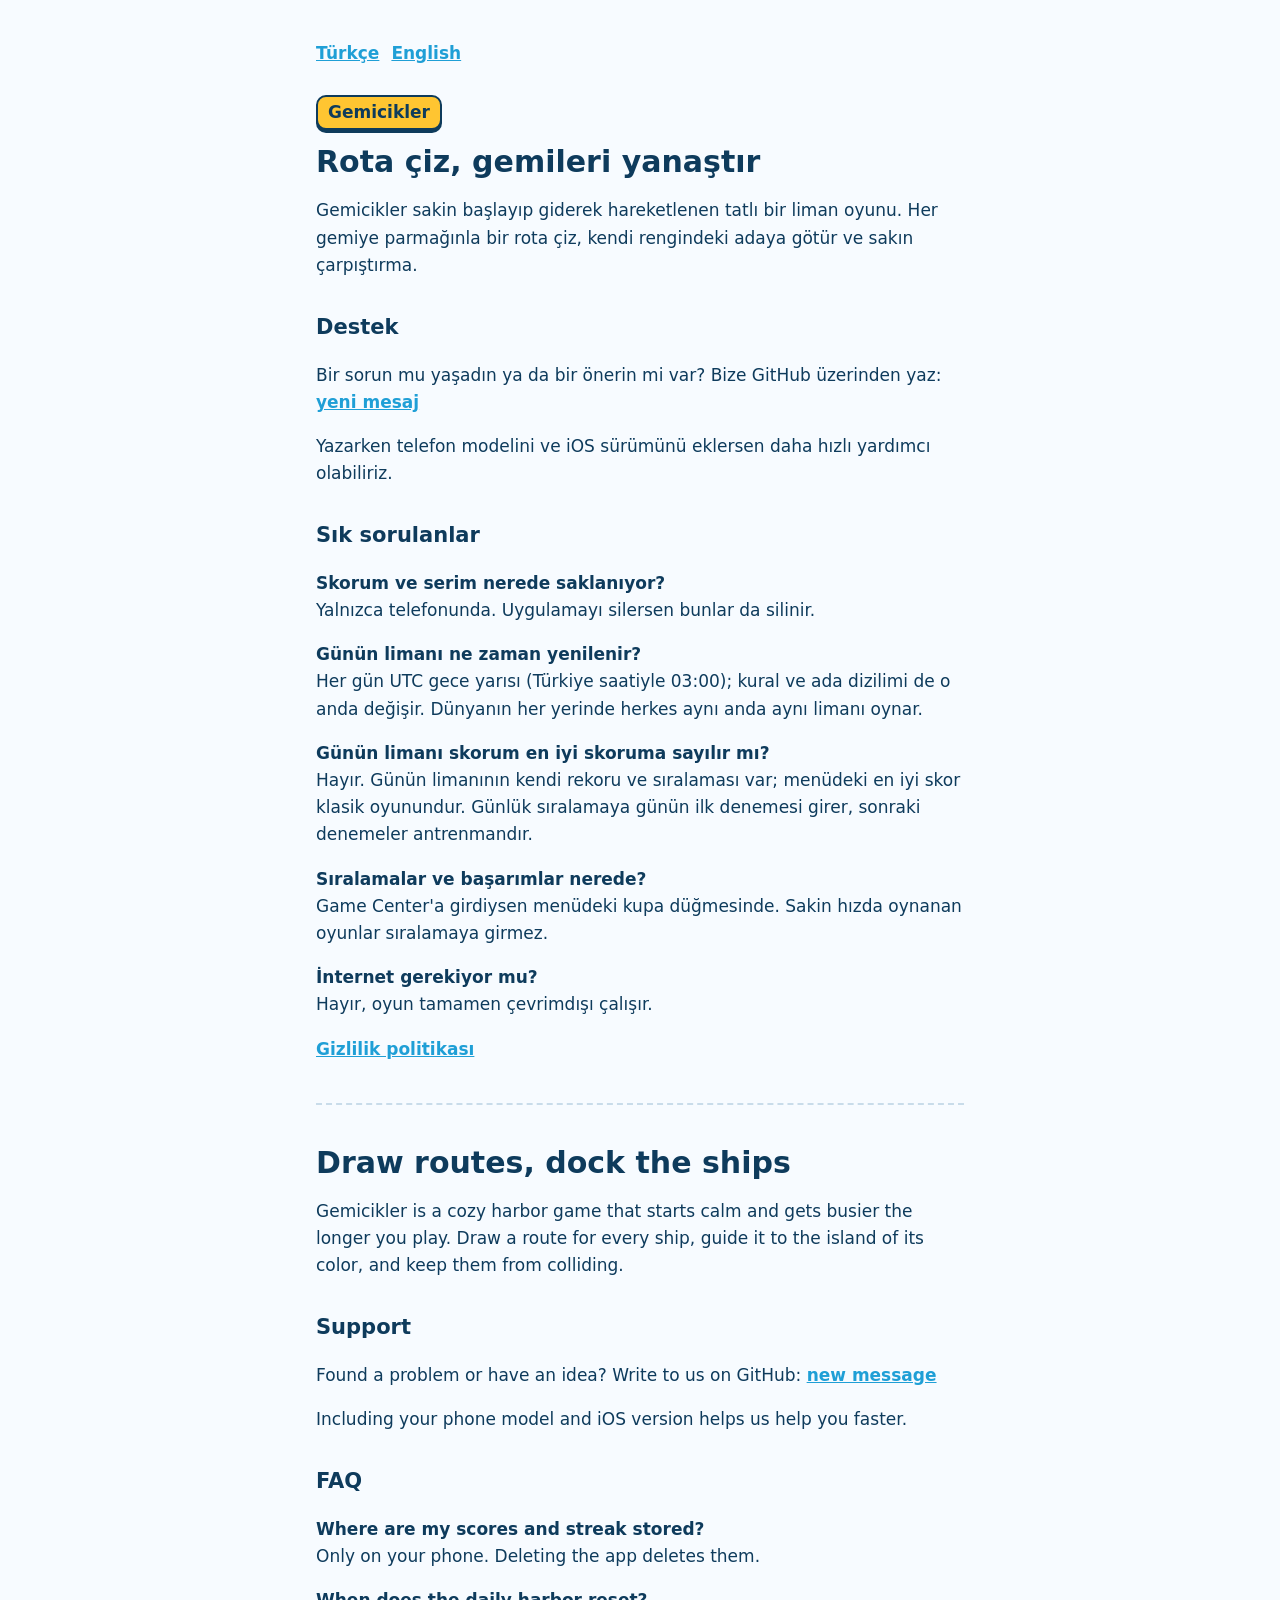
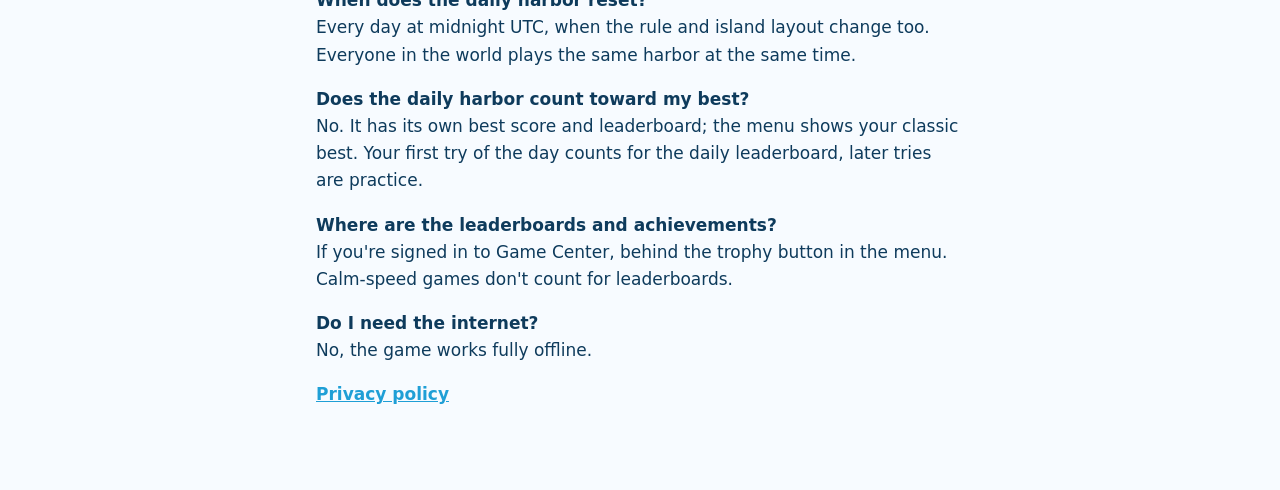
==== index.html @ 2681776d "Gemicikler support and privacy pages" ====
<!doctype html>
<html lang="tr">
<head>
<meta charset="utf-8">
<meta name="viewport" content="width=device-width, initial-scale=1">
<title>Gemicikler</title>
<meta name="description" content="Gemicikler: rota çiz, gemileri yanaştır. Tatlı bir liman bulmacası. / A cozy harbor puzzle.">
<link rel="stylesheet" href="style.css">
</head>
<body>
<main>
  <nav class="lang"><a href="#tr">Türkçe</a><a href="#en">English</a></nav>

  <section id="tr">
    <span class="tag">Gemicikler</span>
    <h1 style="margin-top:14px">Rota çiz, gemileri yanaştır</h1>
    <p>Gemicikler sakin başlayıp giderek hareketlenen tatlı bir liman oyunu. Her gemiye parmağınla bir rota çiz, kendi rengindeki adaya götür ve sakın çarpıştırma.</p>

    <h2>Destek</h2>
    <p>Bir sorun mu yaşadın ya da bir önerin mi var? Bize GitHub üzerinden yaz: <a href="https://github.com/emrerbay/gemicikler-site/issues/new">yeni mesaj</a></p>
    <p>Yazarken telefon modelini ve iOS sürümünü eklersen daha hızlı yardımcı olabiliriz.</p>

    <h2>Sık sorulanlar</h2>
    <p><strong>Skorum ve serim nerede saklanıyor?</strong><br>Yalnızca telefonunda. Uygulamayı silersen bunlar da silinir.</p>
    <p><strong>Günün limanı ne zaman yenilenir?</strong><br>Her gün UTC gece yarısı (Türkiye saatiyle 03:00); kural ve ada dizilimi de o anda değişir. Dünyanın her yerinde herkes aynı anda aynı limanı oynar.</p>
    <p><strong>Günün limanı skorum en iyi skoruma sayılır mı?</strong><br>Hayır. Günün limanının kendi rekoru ve sıralaması var; menüdeki en iyi skor klasik oyunundur. Günlük sıralamaya günün ilk denemesi girer, sonraki denemeler antrenmandır.</p>
    <p><strong>Sıralamalar ve başarımlar nerede?</strong><br>Game Center'a girdiysen menüdeki kupa düğmesinde. Sakin hızda oynanan oyunlar sıralamaya girmez.</p>
    <p><strong>İnternet gerekiyor mu?</strong><br>Hayır, oyun tamamen çevrimdışı çalışır.</p>

    <p><a href="privacy.html">Gizlilik politikası</a></p>
  </section>

  <hr>

  <section id="en" lang="en">
    <h1>Draw routes, dock the ships</h1>
    <p>Gemicikler is a cozy harbor game that starts calm and gets busier the longer you play. Draw a route for every ship, guide it to the island of its color, and keep them from colliding.</p>

    <h2>Support</h2>
    <p>Found a problem or have an idea? Write to us on GitHub: <a href="https://github.com/emrerbay/gemicikler-site/issues/new">new message</a></p>
    <p>Including your phone model and iOS version helps us help you faster.</p>

    <h2>FAQ</h2>
    <p><strong>Where are my scores and streak stored?</strong><br>Only on your phone. Deleting the app deletes them.</p>
    <p><strong>When does the daily harbor reset?</strong><br>Every day at midnight UTC, when the rule and island layout change too. Everyone in the world plays the same harbor at the same time.</p>
    <p><strong>Does the daily harbor count toward my best?</strong><br>No. It has its own best score and leaderboard; the menu shows your classic best. Your first try of the day counts for the daily leaderboard, later tries are practice.</p>
    <p><strong>Where are the leaderboards and achievements?</strong><br>If you're signed in to Game Center, behind the trophy button in the menu. Calm-speed games don't count for leaderboards.</p>
    <p><strong>Do I need the internet?</strong><br>No, the game works fully offline.</p>

    <p><a href="privacy.html#en">Privacy policy</a></p>
  </section>
</main>
</body>
</html>
---- style.css ----
:root { --ink: #0E3B5C; --soft: #4A7393; --bg: #F7FBFF; --sea: #1F9FD6; --signal: #FFC531; --line: #C9DCEA; }
@media (prefers-color-scheme: dark) {
  :root { --ink: #EAF4FB; --soft: #9CC0D8; --bg: #0B2235; --line: #24425A; }
}
* { box-sizing: border-box; }
body { margin: 0; background: var(--bg); color: var(--ink); font: 17px/1.6 ui-rounded, system-ui, -apple-system, sans-serif; }
main { max-width: 680px; margin: 0 auto; padding: 40px 16px 64px; }
h1 { font-size: 30px; line-height: 1.2; margin: 0 0 4px; }
h2 { font-size: 21px; margin: 32px 0 6px; }
a { color: var(--sea); font-weight: 600; }
.muted { color: var(--soft); }
.lang { display: flex; gap: 12px; margin-bottom: 28px; }
.tag { display: inline-block; background: var(--signal); color: #0E3B5C; font-weight: 800; border: 2.5px solid #0E3B5C; border-radius: 10px; padding: 2px 10px; box-shadow: 0 3px 0 #0E3B5C; }
hr { border: 0; border-top: 2px dashed var(--line); margin: 40px 0; }
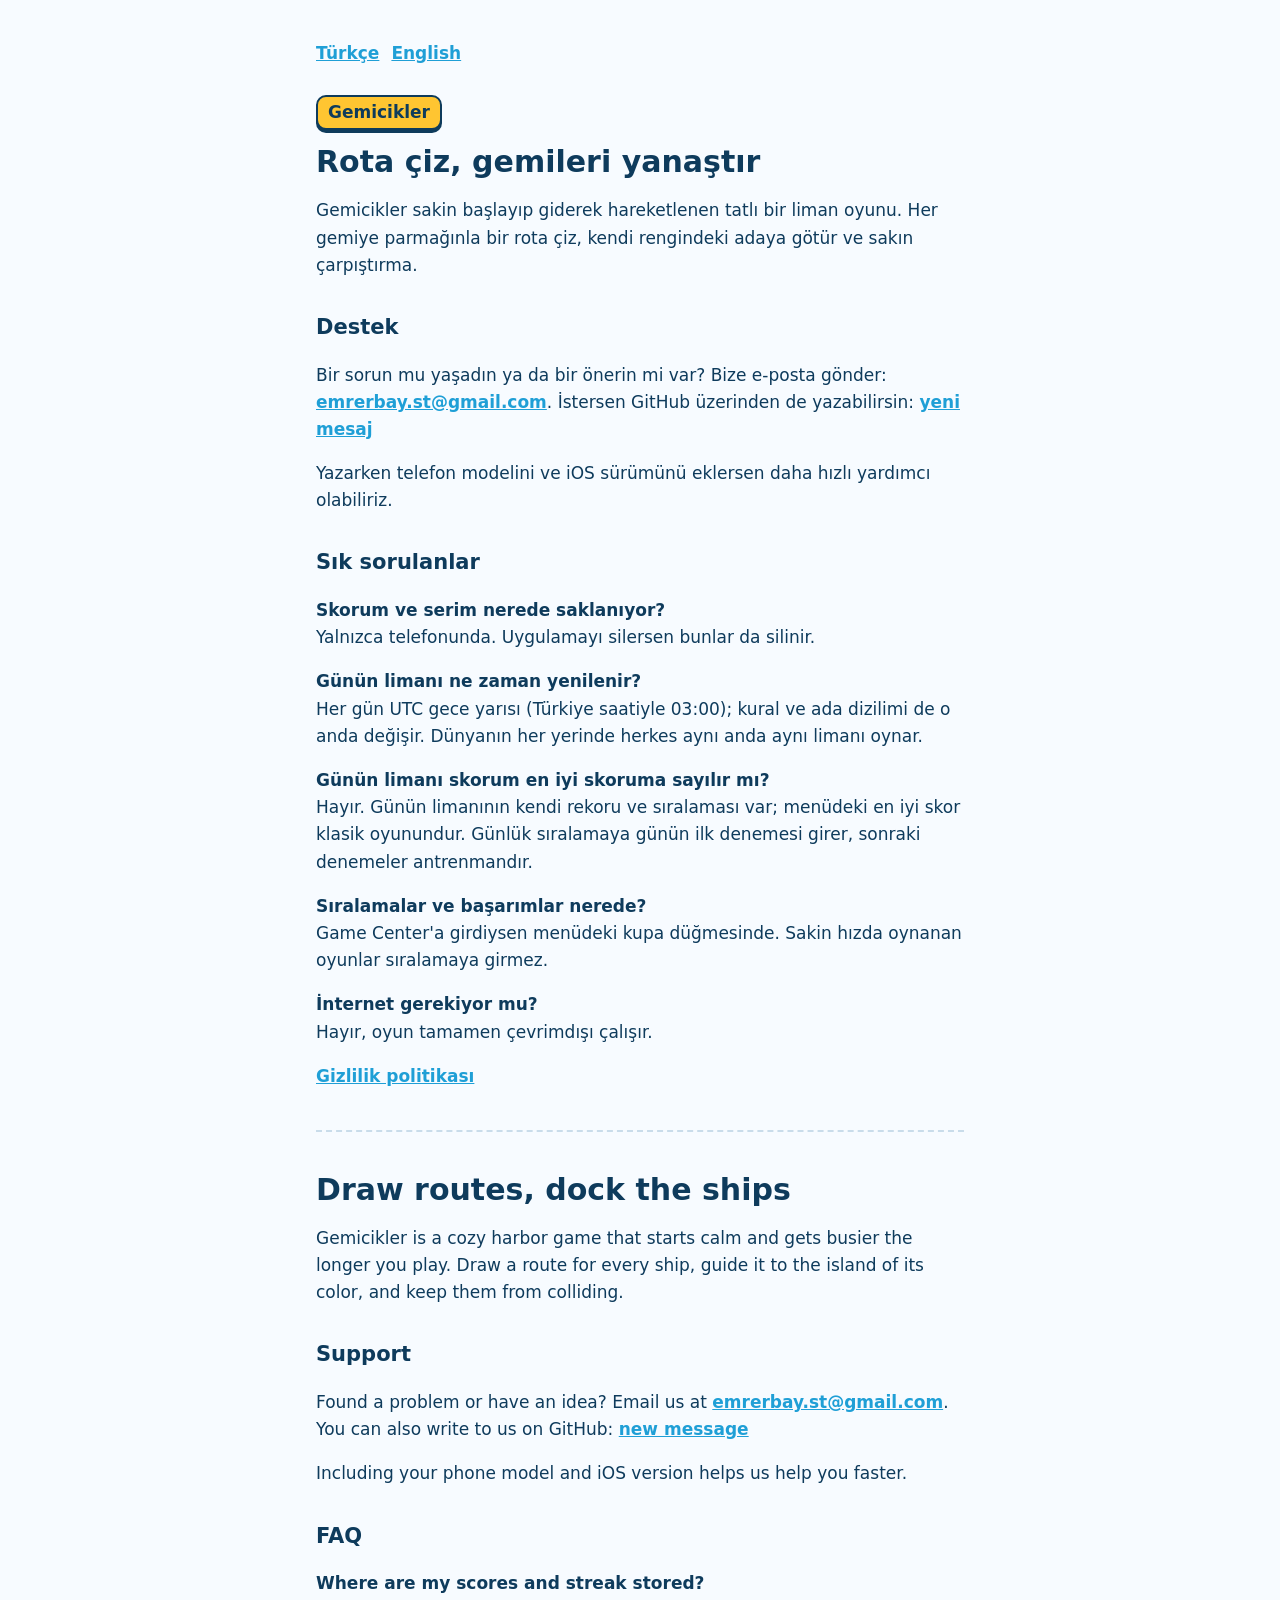
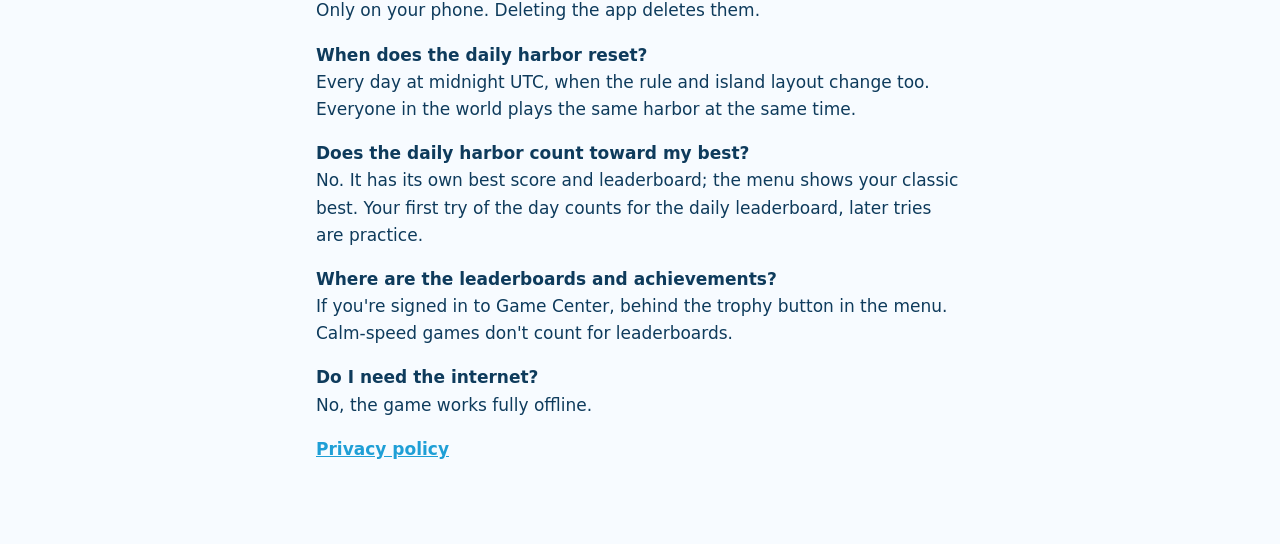
==== commit a5683964: "Add contact email to support and privacy pages; list all on-device data Co-Authored-By: Claude Opus " ====
--- a/index.html
+++ b/index.html
@@ -17,7 +17,7 @@
     <p>Gemicikler sakin başlayıp giderek hareketlenen tatlı bir liman oyunu. Her gemiye parmağınla bir rota çiz, kendi rengindeki adaya götür ve sakın çarpıştırma.</p>
 
     <h2>Destek</h2>
-    <p>Bir sorun mu yaşadın ya da bir önerin mi var? Bize GitHub üzerinden yaz: <a href="https://github.com/emrerbay/gemicikler-site/issues/new">yeni mesaj</a></p>
+    <p>Bir sorun mu yaşadın ya da bir önerin mi var? Bize e-posta gönder: <a href="mailto:emrerbay.st@gmail.com">emrerbay.st@gmail.com</a>. İstersen GitHub üzerinden de yazabilirsin: <a href="https://github.com/emrerbay/gemicikler-site/issues/new">yeni mesaj</a></p>
     <p>Yazarken telefon modelini ve iOS sürümünü eklersen daha hızlı yardımcı olabiliriz.</p>
 
     <h2>Sık sorulanlar</h2>
@@ -37,7 +37,7 @@
     <p>Gemicikler is a cozy harbor game that starts calm and gets busier the longer you play. Draw a route for every ship, guide it to the island of its color, and keep them from colliding.</p>
 
     <h2>Support</h2>
-    <p>Found a problem or have an idea? Write to us on GitHub: <a href="https://github.com/emrerbay/gemicikler-site/issues/new">new message</a></p>
+    <p>Found a problem or have an idea? Email us at <a href="mailto:emrerbay.st@gmail.com">emrerbay.st@gmail.com</a>. You can also write to us on GitHub: <a href="https://github.com/emrerbay/gemicikler-site/issues/new">new message</a></p>
     <p>Including your phone model and iOS version helps us help you faster.</p>
 
     <h2>FAQ</h2>
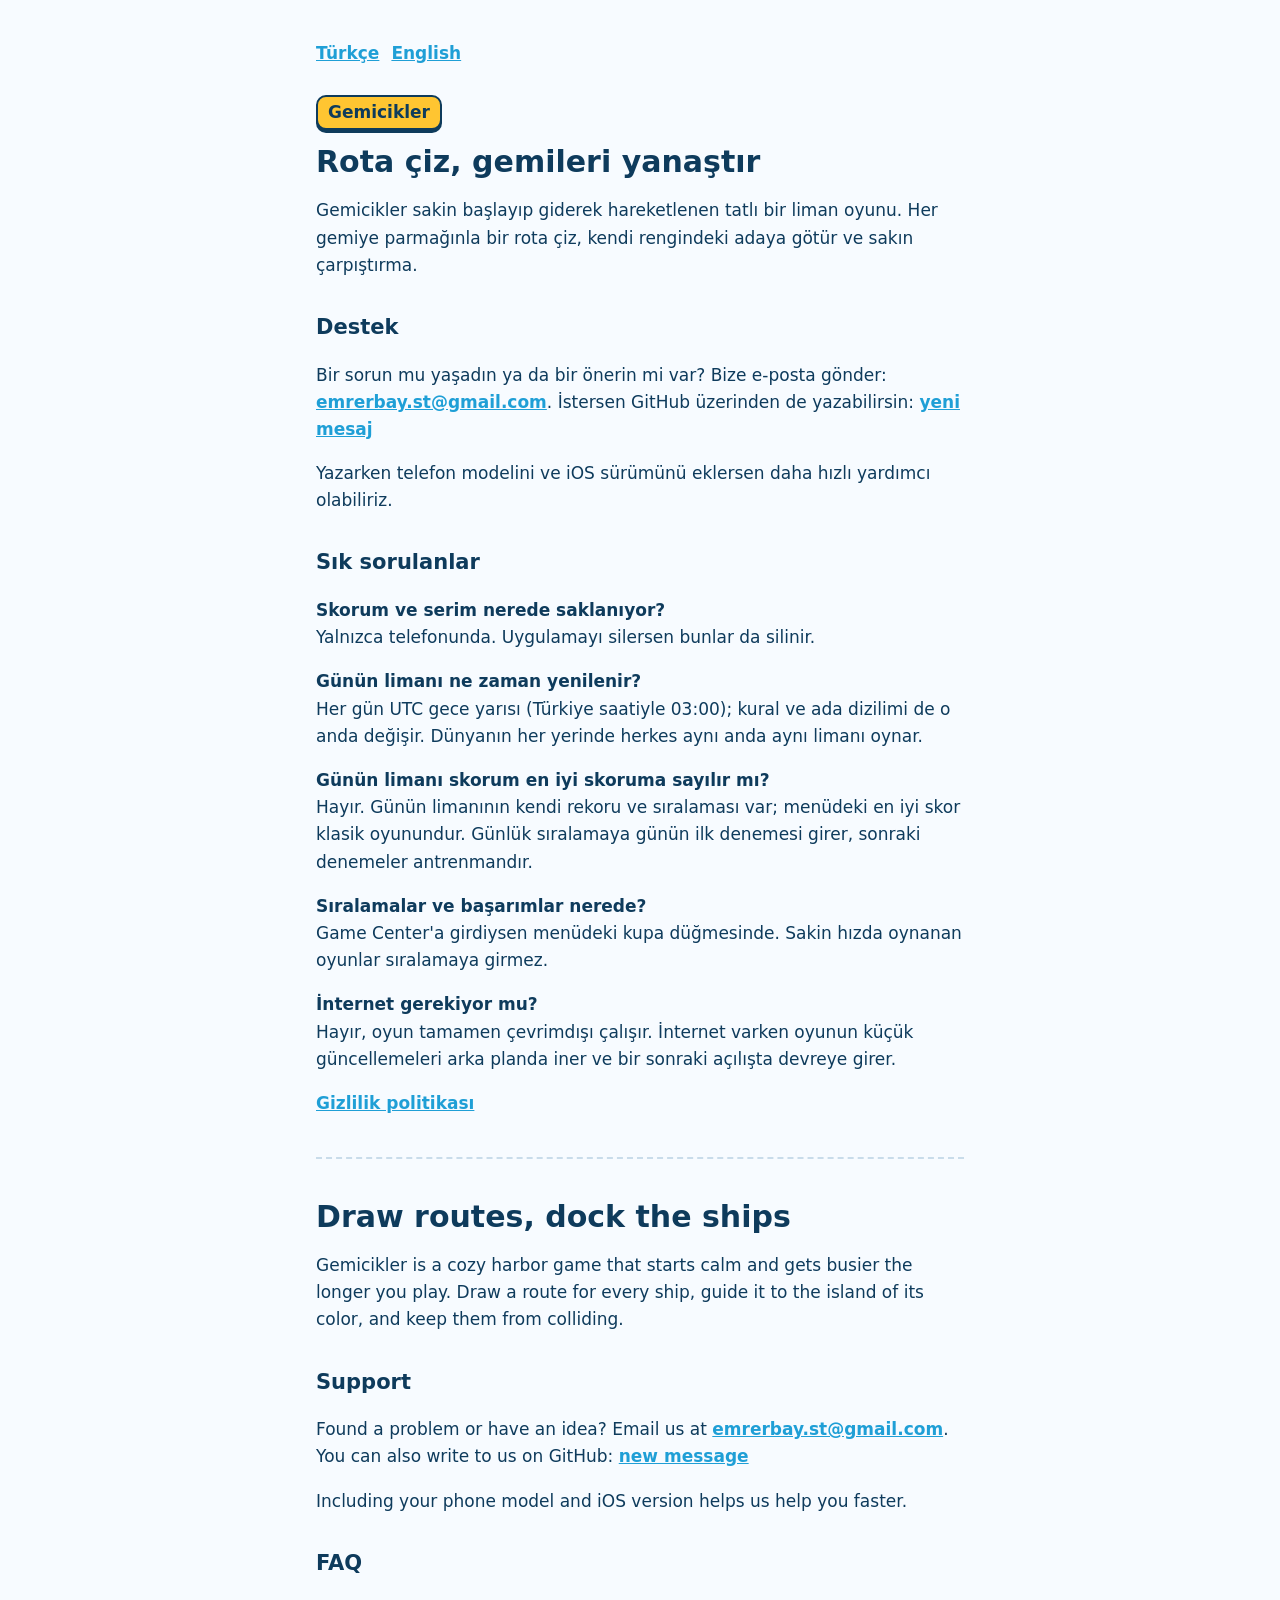
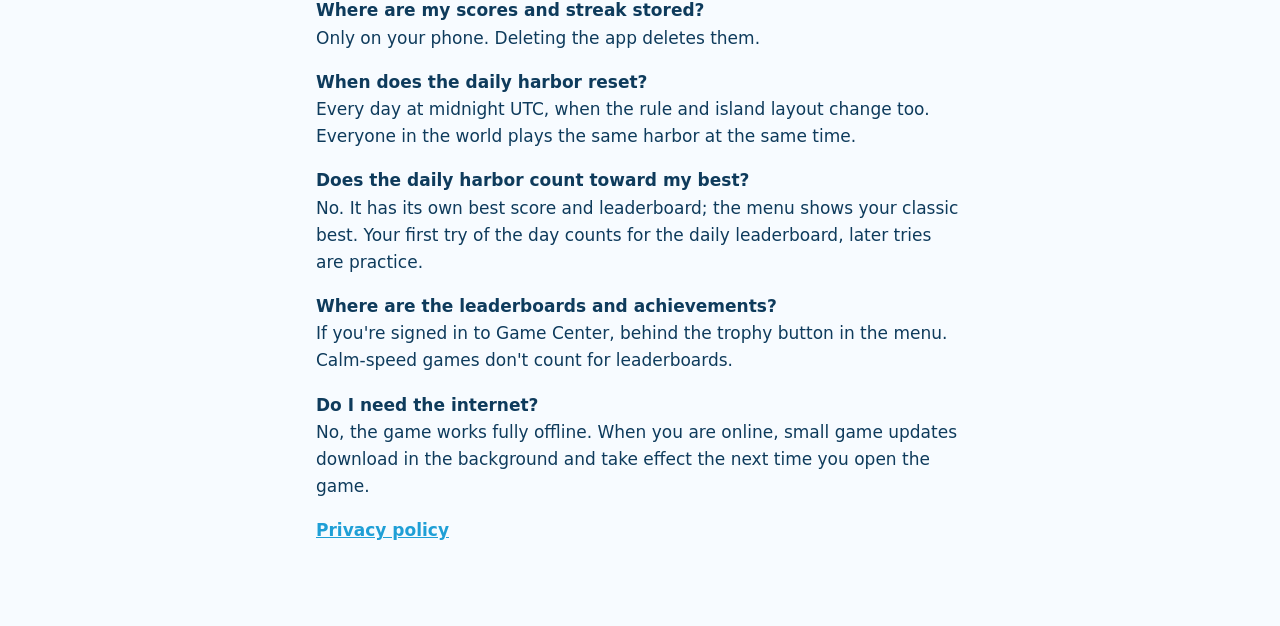
==== commit 02444f27: "Privacy: describe game updates delivered by Expo (EAS Update) Co-Authored-By: Claude Opus 5.5 <norep" ====
--- a/index.html
+++ b/index.html
@@ -25,7 +25,7 @@
     <p><strong>Günün limanı ne zaman yenilenir?</strong><br>Her gün UTC gece yarısı (Türkiye saatiyle 03:00); kural ve ada dizilimi de o anda değişir. Dünyanın her yerinde herkes aynı anda aynı limanı oynar.</p>
     <p><strong>Günün limanı skorum en iyi skoruma sayılır mı?</strong><br>Hayır. Günün limanının kendi rekoru ve sıralaması var; menüdeki en iyi skor klasik oyunundur. Günlük sıralamaya günün ilk denemesi girer, sonraki denemeler antrenmandır.</p>
     <p><strong>Sıralamalar ve başarımlar nerede?</strong><br>Game Center'a girdiysen menüdeki kupa düğmesinde. Sakin hızda oynanan oyunlar sıralamaya girmez.</p>
-    <p><strong>İnternet gerekiyor mu?</strong><br>Hayır, oyun tamamen çevrimdışı çalışır.</p>
+    <p><strong>İnternet gerekiyor mu?</strong><br>Hayır, oyun tamamen çevrimdışı çalışır. İnternet varken oyunun küçük güncellemeleri arka planda iner ve bir sonraki açılışta devreye girer.</p>
 
     <p><a href="privacy.html">Gizlilik politikası</a></p>
   </section>
@@ -45,7 +45,7 @@
     <p><strong>When does the daily harbor reset?</strong><br>Every day at midnight UTC, when the rule and island layout change too. Everyone in the world plays the same harbor at the same time.</p>
     <p><strong>Does the daily harbor count toward my best?</strong><br>No. It has its own best score and leaderboard; the menu shows your classic best. Your first try of the day counts for the daily leaderboard, later tries are practice.</p>
     <p><strong>Where are the leaderboards and achievements?</strong><br>If you're signed in to Game Center, behind the trophy button in the menu. Calm-speed games don't count for leaderboards.</p>
-    <p><strong>Do I need the internet?</strong><br>No, the game works fully offline.</p>
+    <p><strong>Do I need the internet?</strong><br>No, the game works fully offline. When you are online, small game updates download in the background and take effect the next time you open the game.</p>
 
     <p><a href="privacy.html#en">Privacy policy</a></p>
   </section>
